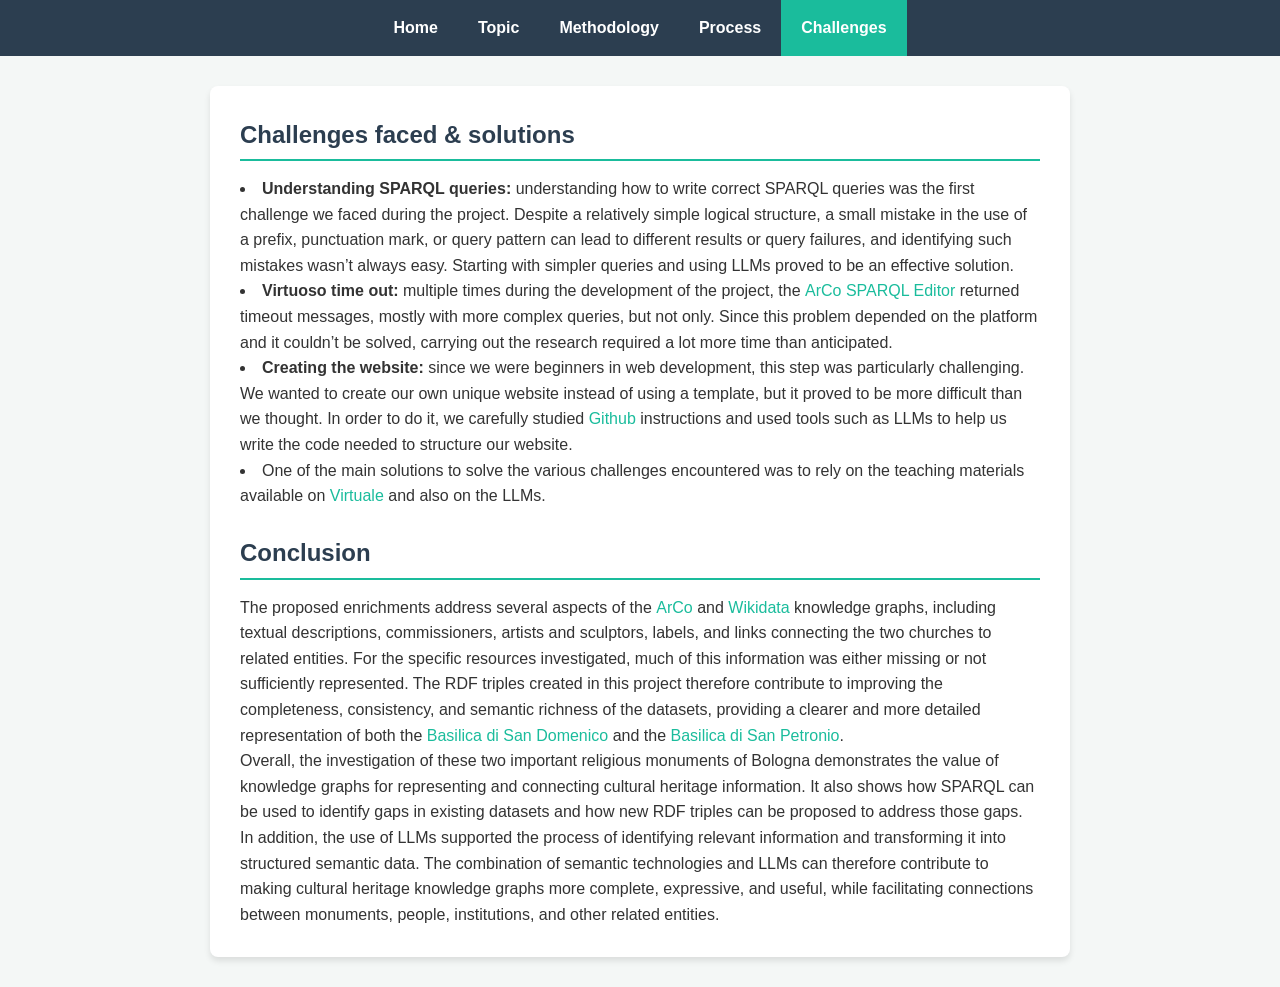
==== challenges.html @ a319ced8 "Rename challenges to challenges.html" ====
<!DOCTYPE html>
<html lang="en">
<head>
    <meta charset="UTF-8">
    <title>Challenges - Semantic Web Project</title>
    <link rel="stylesheet" href="style.css">
</head>
<body>
    <header>
        <nav class="navbar">
            <ul>
                <li><a href="index.html">Home</a></li>
                <li><a href="topic.html">Topic</a></li>
                <li><a href="methodology.html">Methodology</a></li>
                <li><a href="steps/step1.html">Process</a></li>
                <li><a href="challenges.html" class="active">Challenges</a></li>
            </ul>
        </nav>
    </header>
    <main class="container">
        <section class="card">
            <h2>Challenges faced & solutions</h2>
            <p><li><b>Understanding SPARQL queries:</b> understanding how to write correct SPARQL queries was the first challenge we faced during the project. Despite a relatively simple logical structure, a small mistake in the use of a prefix, punctuation mark, or query pattern can lead to different results or query failures, and identifying such mistakes wasn’t always easy. Starting with simpler queries and using LLMs proved to be an effective solution.</li></p>
                <p></p>
                <p><li><b>Virtuoso time out:</b> multiple times during the development of the project, the <a href="https://dati.cultura.gov.it/sparql">ArCo SPARQL Editor</a> returned timeout messages, mostly with more complex queries, but not only. Since this problem depended on the platform and it couldn’t be solved, carrying out the research required a lot more time than anticipated.</li></p>
                <p></p>
                <p><li><b>Creating the website:</b> since we were beginners in web development, this step was particularly challenging. We wanted to create our own unique website instead of using a template, but it proved to be more difficult than we thought. In order to do it, we carefully studied <a href="https://github.com/">Github</a> instructions and used tools such as LLMs to help us write the code needed to structure our website.</li></p>
                <p></p>        
                <p><li>One of the main solutions to solve the various challenges encountered was to rely on the teaching materials available on <a href="https://virtuale.unibo.it/">Virtuale</a> and also on the LLMs.</li></p>
            <br>
            <h2>Conclusion</h2>
            <p>The proposed enrichments address several aspects of the <a href="https://dati.beniculturali.it/arco/index.php">ArCo</a> and <a href="kidata.org/wiki/Wikidata:Main_Page">Wikidata</a> knowledge graphs, including textual descriptions, commissioners, artists and sculptors, labels, and links connecting the two churches to related entities. For the specific resources investigated, much of this information was either missing or not sufficiently represented. The RDF triples created in this project therefore contribute to improving the completeness, consistency, and semantic richness of the datasets, providing a clearer and more detailed representation of both the <a href="https://it.wikipedia.org/wiki/Basilica_patriarcale_di_San_Domenico">Basilica di San Domenico</a> and the <a href="https://it.wikipedia.org/wiki/Basilica_di_San_Petronio">Basilica di San Petronio</a>.</p>
            <p>Overall, the investigation of these two important religious monuments of Bologna demonstrates the value of knowledge graphs for representing and connecting cultural heritage information. It also shows how SPARQL can be used to identify gaps in existing datasets and how new RDF triples can be proposed to address those gaps. In addition, the use of LLMs supported the process of identifying relevant information and transforming it into structured semantic data. The combination of semantic technologies and LLMs can therefore contribute to making cultural heritage knowledge graphs more complete, expressive, and useful, while facilitating connections between monuments, people, institutions, and other related entities.</p>
        </section>
    </main>
</body>
</html>
---- style.css ----
/* Reset basic spacing */
* {
    margin: 0;
    padding: 0;
    box-sizing: border-box;
}

body {
    font-family: 'Segoe UI', Tahoma, Geneva, Verdana, sans-serif;
    background-color: #f4f7f6;
    color: #333;
    line-height: 1.6;
}

/* Universal Navigation Menu Styling */
header {
    background-color: #2c3e50;
    position: sticky;
    top: 0;
    z-index: 1000;
}

.navbar ul {
    list-style: none;
    display: flex;
    justify-content: center;
}

.navbar li a {
    display: block;
    color: #fff;
    text-decoration: none;
    padding: 15px 20px;
    font-weight: bold;
    transition: background 0.3s;
}

.navbar li a:hover, .navbar li a.active {
    background-color: #1abc9c;
}

/* Container & Layout elements */
.container {
    max-width: 900px;
    margin: 30px auto;
    padding: 0 20px;
}

.hero {
    text-align: center;
    margin-bottom: 40px;
    padding: 20px 0;
}

.hero h1 {
    font-size: 2.5rem;
    color: #2c3e50;
}

.subtitle {
    color: #7f8c8d;
    font-size: 1.2rem;
}

.card {
    background: #fff;
    padding: 30px;
    border-radius: 8px;
    margin-bottom: 30px;
    box-shadow: 0 4px 6px rgba(0,0,0,0.1);
}

.card h2 {
    color: #2c3e50;
    margin-bottom: 15px;
    border-bottom: 2px solid #1abc9c;
    padding-bottom: 5px;
}

.card h3 {
    color: #34495e;
    margin: 15px 0 5px 0;
}

/* Hyperlink Styles */
a {
    color: #1abc9c;
    text-decoration: none;
    font-weight: 500;
}

a:hover {
    text-decoration: underline;
}

/* Lists */
.team-list {
    list-style-type: square;
    margin-left: 20px;
}

.team-list li {
    margin-bottom: 10px;
}

footer {
    text-align: center;
    padding: 20px;
    color: #7f8c8d;
    font-size: 0.9rem;
}
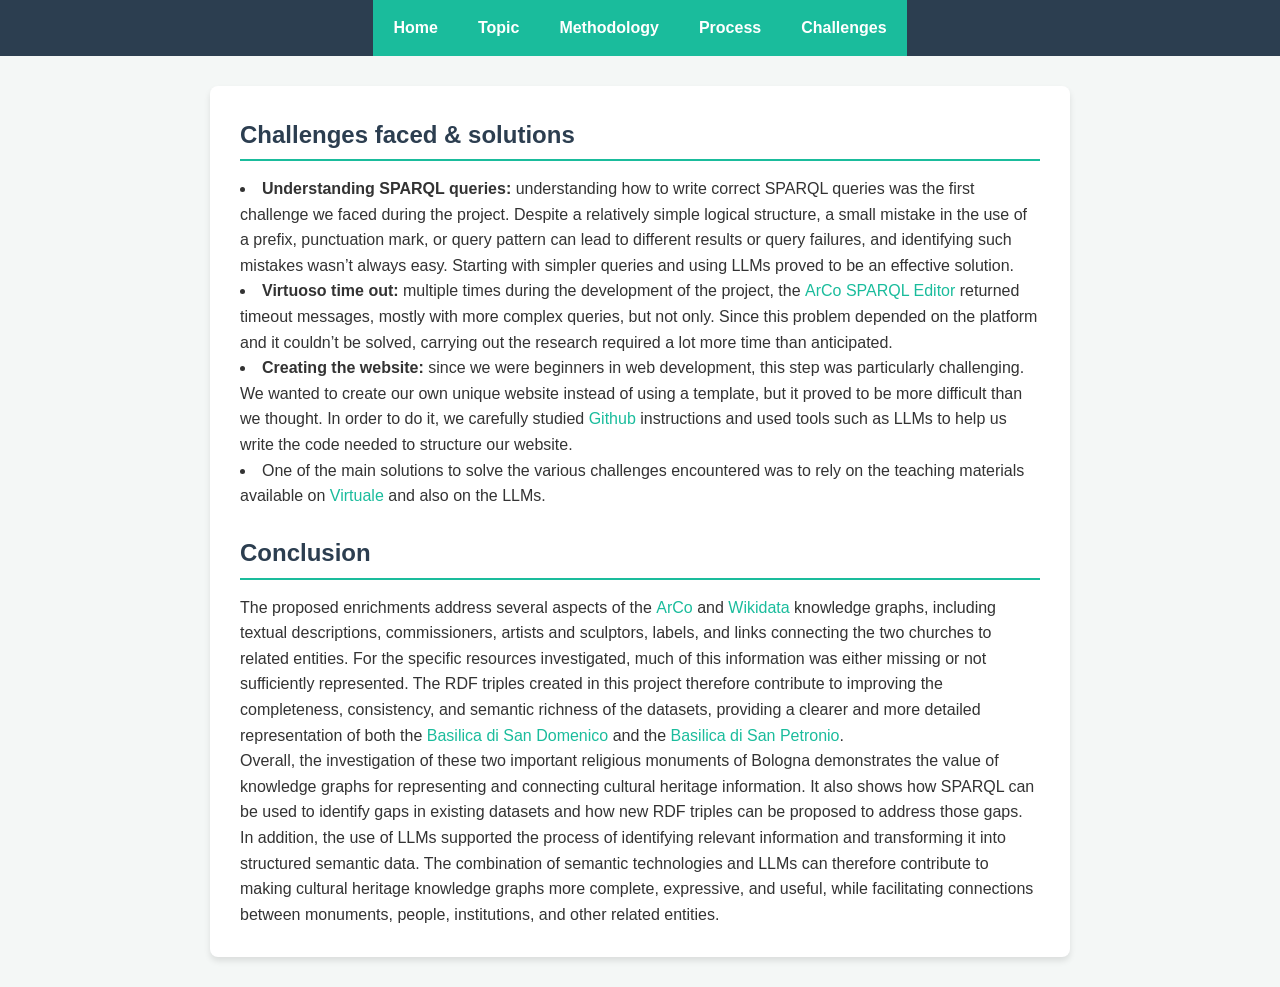
==== commit e0e4d11c: "Update navigation links to include active class" ====
--- a/challenges.html
+++ b/challenges.html
@@ -9,10 +9,10 @@
     <header>
         <nav class="navbar">
             <ul>
-                <li><a href="index.html">Home</a></li>
-                <li><a href="topic.html">Topic</a></li>
-                <li><a href="methodology.html">Methodology</a></li>
-                <li><a href="steps/step1.html">Process</a></li>
+                <li><a href="index.html" class="active">Home</a></li>
+                <li><a href="topic.html" class="active">Topic</a></li>
+                <li><a href="methodology.html" class="active">Methodology</a></li>
+                <li><a href="process.html" class="active">Process</a></li>
                 <li><a href="challenges.html" class="active">Challenges</a></li>
             </ul>
         </nav>
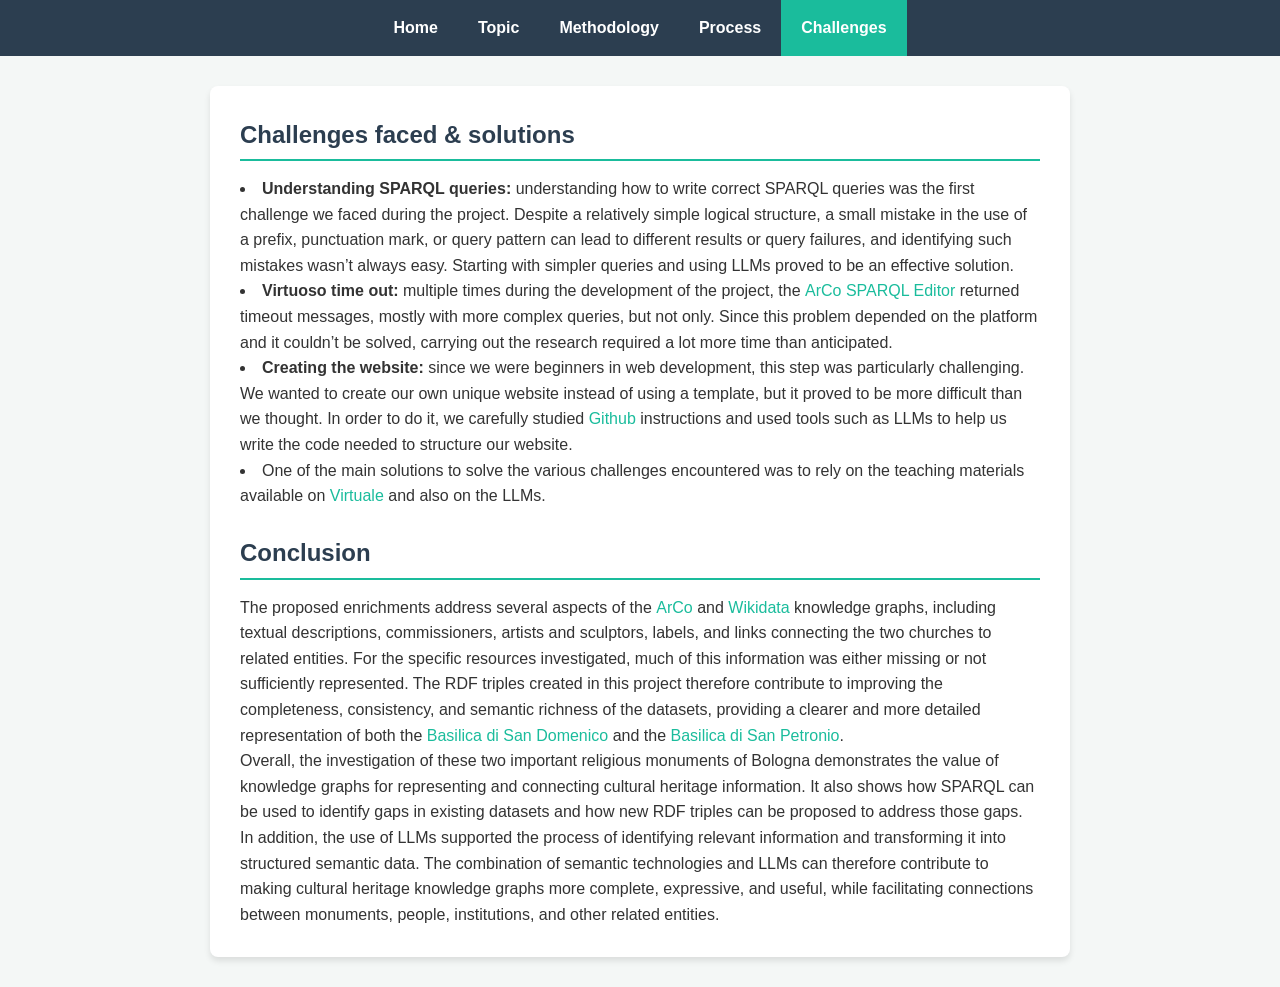
==== commit 92d07691: "Remove 'active' class from navbar links" ====
--- a/challenges.html
+++ b/challenges.html
@@ -9,10 +9,10 @@
     <header>
         <nav class="navbar">
             <ul>
-                <li><a href="index.html" class="active">Home</a></li>
-                <li><a href="topic.html" class="active">Topic</a></li>
-                <li><a href="methodology.html" class="active">Methodology</a></li>
-                <li><a href="process.html" class="active">Process</a></li>
+                <li><a href="index.html">Home</a></li>
+                <li><a href="topic.html">Topic</a></li>
+                <li><a href="methodology.html">Methodology</a></li>
+                <li><a href="process.html">Process</a></li>
                 <li><a href="challenges.html" class="active">Challenges</a></li>
             </ul>
         </nav>
